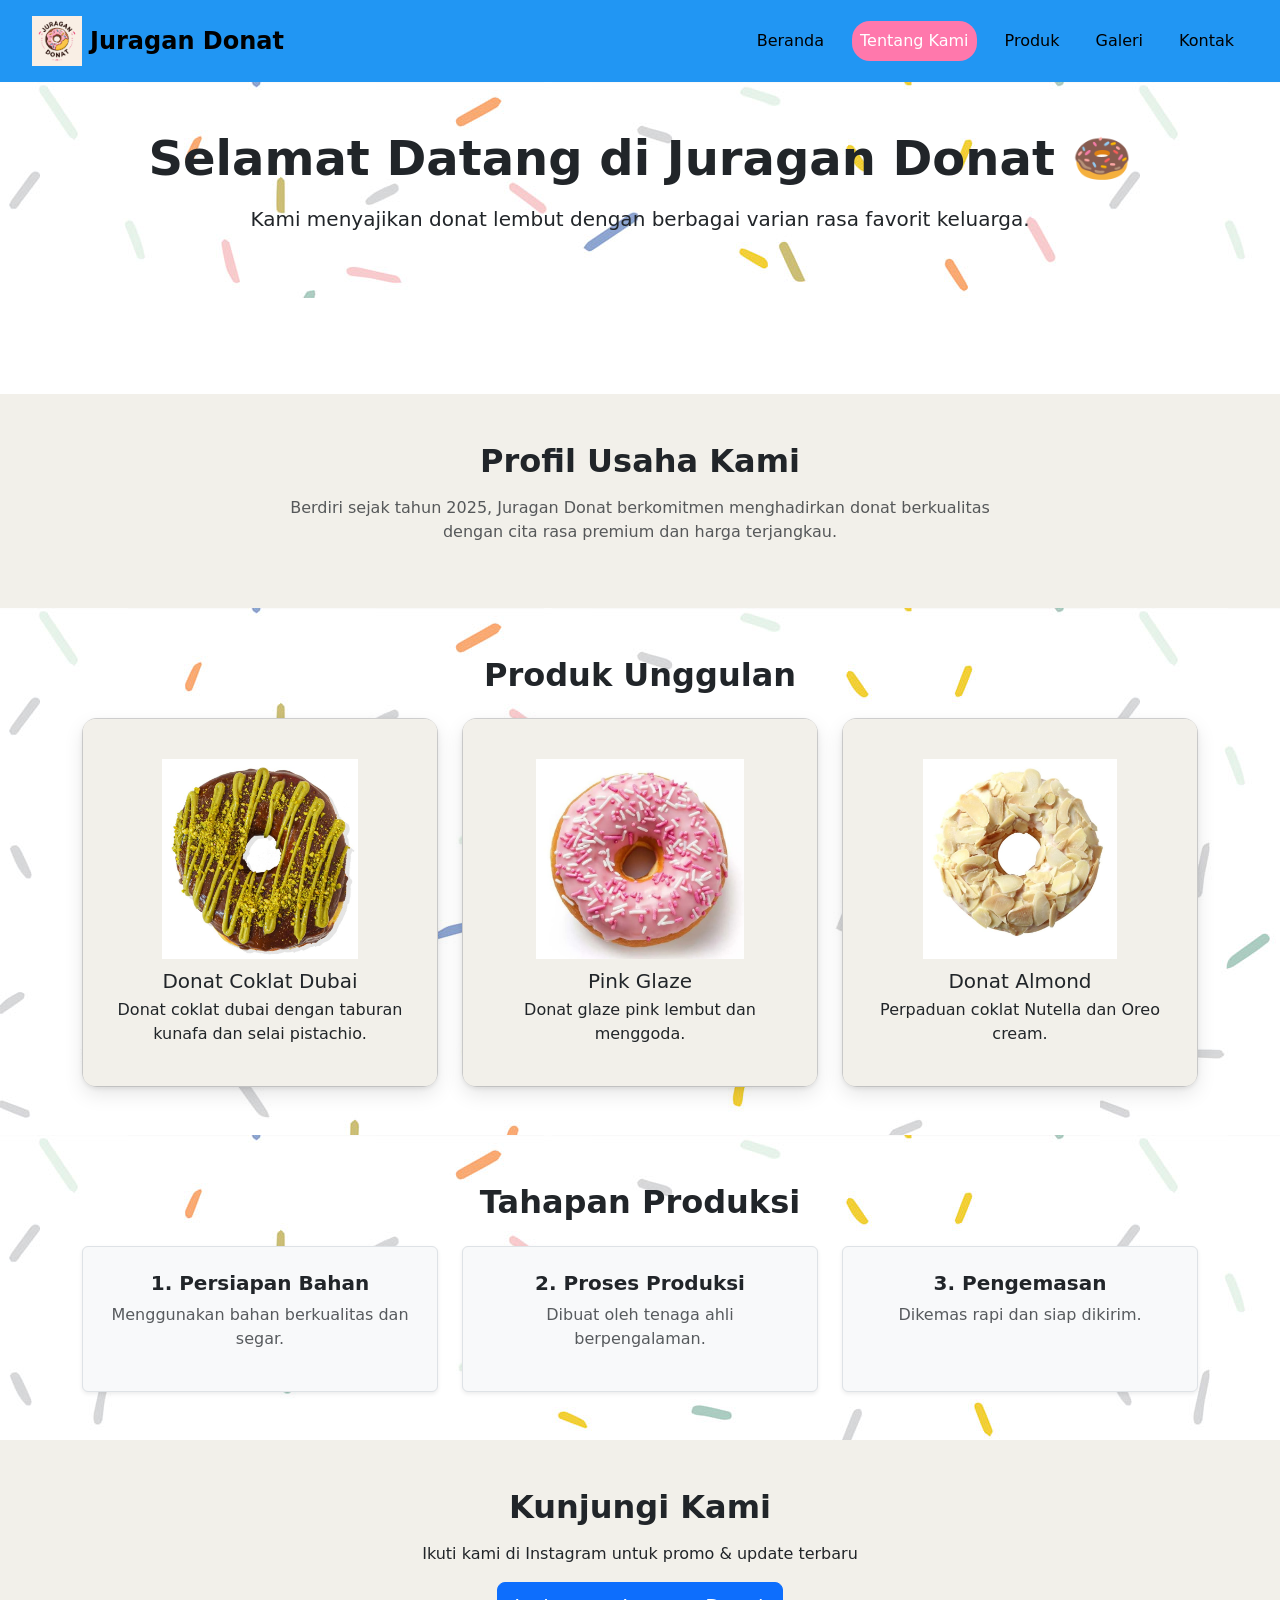
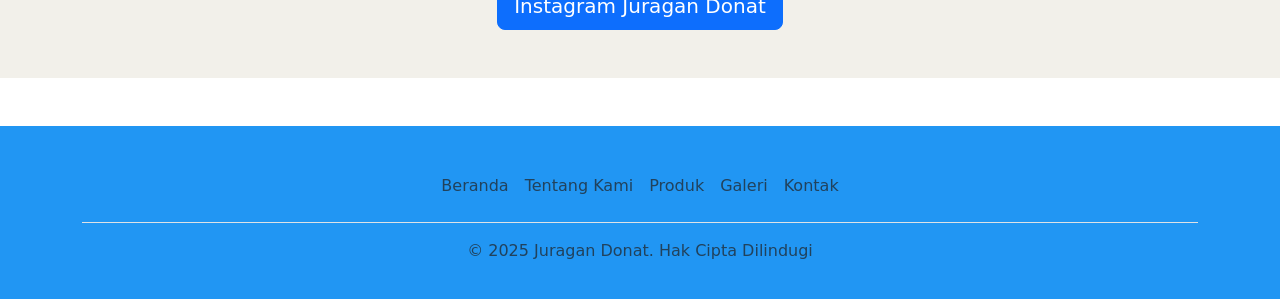
==== tentang.html @ 9cfe79e9 "inisialisasi project" ====
<!doctype html>
<html lang="id">
    <head>
        <meta charset="utf-8">
        <meta name="viewport" content="width=device-width, initial-scale=1">
        <title>Juragan Donat</title>
        <link rel="icon" type="image/png" href="images/Food Store Logo Juragan Donat.png">

        <link href="https://cdn.jsdelivr.net/npm/bootstrap@5.3.8/dist/css/bootstrap.min.css" rel="stylesheet">
        <link href="style.css" rel="stylesheet">
    </head>
    <body>
        <script src="https://code.jquery.com/jquery-3.6.0.min.js"></script>
        <script src="https://cdn.jsdelivr.net/npm/bootstrap@5.3.8/dist/js/bootstrap.bundle.min.js"></script>

        <!-- Navbar -->
        <nav class="navbar navbar-expand-lg bg-body-tertiary sticky-top">
            <div class="container-fluid">
                <a class="navbar-brand d-flex align-items-center" href="#">
                    <img src="images/Food Store Logo Juragan Donat.png" alt="Logo" height="50" class="me-2">
                    <span class="fw-bold fs-4">Juragan Donat</span>
                </a>
                <button class="navbar-toggler" type="button" data-bs-toggle="offcanvas" data-bs-target="#offcanvasNavbar" aria-controls="offcanvasNavbar" aria-label="Toggle navigation">
                    <span class="navbar-toggler-icon"></span>
                </button>
                <div class="offcanvas offcanvas-end" tabindex="-1" id="offcanvasNavbar" aria-labelledby="offcanvasNavbarLabel">
                    <div class="offcanvas-header">
                        <h5 class="offcanvas-title" id="offcanvasNavbarLabel">Juragan Donat</h5>
                        <button type="button" class="btn-close" data-bs-dismiss="offcanvas" aria-label="Close"></button>
                    </div>
                    <div class="offcanvas-body">
                        <ul class="navbar-nav justify-content-end flex-grow-1 pe-3">
                            <li class="nav-item">
                                <a class="nav-link" href="index.html">Beranda</a>
                            </li>
                            <li class="nav-item">
                                <a class="nav-link active" aria-current="page" href="tentang.html">Tentang Kami</a>
                            </li>
                            <li class="nav-item">
                                <a class="nav-link" href="produk.html">Produk</a>
                            </li>
                            <li class="nav-item">
                                <a class="nav-link" href="galeri.html">Galeri</a>
                            </li>
                            <li class="nav-item">
                                <a class="nav-link" href="kontak.html">Kontak</a>
                            </li>
                        </ul>
                    </div>
                </div>
            </div>
        </nav>

        <header class="hero py-5">
            <div class="container text-center">
                <h1 class="fw-bold display-5">Selamat Datang di Juragan Donat 🍩</h1>
                <p class="lead mt-3">
                    Kami menyajikan donat lembut dengan berbagai varian rasa favorit keluarga.
                </p>
            </div>
        </header>

        <main class="pt-5 mt-5">
            <!-- Profil Usaha -->
            <section class=" profil py-5">
                <div class="container">
                    <div class="row justify-content-center">
                        <div class="col-lg-8 text-center">
                            <h2 class="fw-bold mb-3">Profil Usaha Kami</h2>
                            <p class="text-muted">
                                Berdiri sejak tahun 2025, Juragan Donat berkomitmen menghadirkan donat
                                berkualitas dengan cita rasa premium dan harga terjangkau.
                            </p>
                        </div>
                    </div>
                </div>
            </section>

            <!-- Produk Unggulan -->
            <section class="produkUnggulan py-5">
                <div class="container">
                    <h2 class="fw-bold text-center mb-4">Produk Unggulan</h2>

                    <div class="row g-4">
                        <div class="col-md-4">
                            <div class="card h-100 shadow-sm">
                                <div class="card-body text-center">
                                    <img src="images/donat coklat dubai.jpg" alt="Donat Coklat Glaze" width="100%">
                                    <h5 class="card-title">Donat Coklat Dubai</h5>
                                    <p class="card-text">Donat coklat dubai dengan taburan kunafa dan selai pistachio.</p>
                                </div>
                            </div>
                        </div>

                        <div class="col-md-4">
                            <div class="card h-100 shadow-sm">
                                <div class="card-body text-center">
                                    <img src="images/donat strawberry.jpg" alt="Donat Stroberi" width="100%">
                                    <h5 class="card-title">Pink Glaze</h5>
                                    <p class="card-text">Donat glaze pink lembut dan menggoda.</p>
                                </div>
                            </div>
                        </div>

                        <div class="col-md-4">
                            <div class="card h-100 shadow-sm">
                                <div class="card-body text-center">
                                    <img src="images/donat almond.jpg" alt="Donat Almond" width="100%">
                                    <h5 class="card-title">Donat Almond</h5>
                                    <p class="card-text">Perpaduan coklat Nutella dan Oreo cream.</p>
                                </div>
                            </div>
                        </div>
                    </div>
                </div>
            </section>

            <!-- Tahapan Produksi -->
            <section class="tahapan py-5">
                <div class="container">
                    <h2 class="fw-bold text-center mb-4">Tahapan Produksi</h2>

                    <div class="row g-4">
                        <div class="col-md-4 text-center">
                            <div class="p-4 border rounded shadow-sm h-100 bg-light">
                                <h5 class="fw-semibold">1. Persiapan Bahan</h5>
                                <p class="text-muted">Menggunakan bahan berkualitas dan segar.</p>
                            </div>
                        </div>

                        <div class="col-md-4 text-center">
                            <div class="p-4 border rounded shadow-sm h-100 bg-light">
                                <h5 class="fw-semibold">2. Proses Produksi</h5>
                                <p class="text-muted">Dibuat oleh tenaga ahli berpengalaman.</p>
                            </div>
                        </div>

                        <div class="col-md-4 text-center">
                            <div class="p-4 border rounded shadow-sm h-100 bg-light">
                                <h5 class="fw-semibold">3. Pengemasan</h5>
                                <p class="text-muted">Dikemas rapi dan siap dikirim.</p>
                            </div>
                        </div>
                    </div>
                </div>
            </section>

            <!-- Sosial Media -->
            <section class="sosmed text-dark py-5">
                <div class="container text-center">
                    <h2 class="fw-bold mb-3">Kunjungi Kami</h2>
                    <p>Ikuti kami di Instagram untuk promo & update terbaru</p>
                    <a href="https://www.instagram.com/donatsu.official/" target="_blank" class="btn btn-primary btn-lg">
                        Instagram Juragan Donat
                    </a>
                </div>
            </section>
        </main>


    <!-- Footer -->
        <footer class="footer mt-5">
            <div class="container">
                <ul class="nav justify-content-center border-bottom pb-3 mb-3">
                    <li class="nav-item">
                        <a href="index.html" class="nav-link px-2 text-body-secondary">Beranda</a>
                    </li>
                    <li class="nav-item">
                        <a href="tentang.html" class="nav-link px-2 text-body-secondary">Tentang Kami</a>
                    </li>
                    <li class="nav-item">
                        <a href="produk.html" class="nav-link px-2 text-body-secondary">Produk</a>
                    </li>
                    <li class="nav-item">
                        <a href="galeri.html" class="nav-link px-2 text-body-secondary">Galeri</a>
                    </li>
                    <li class="nav-item">
                        <a href="kontak.html" class="nav-link px-2 text-body-secondary">Kontak</a>
                    </li>
                </ul>
                <p class="text-center text-body-secondary">&copy; 2025 Juragan Donat. Hak Cipta Dilindugi</p>
            </div>
        </footer>
    </body>
</html>
---- style.css ----
/* Reset dasar */
:root {
    --primary-color: #2196F3;
    --secondary-color: #FF78AC;
    --third-color: #F2F0EA;
}

/* Navbar biru */
.navbar {
    background-color: var(--primary-color) !important;
}
.navbar-nav .nav-item {
    margin: 0 10px;
}

/* Text menu warna putih */
.navbar .nav-link {
    color: black !important;
    font-size: 16px;
    padding: 8px 20px;
    transition: 0.3s;
}

/* Hover efek rounded + warna */
.navbar .nav-link:hover {
    background-color: var(--secondary-color);
    border-radius: 18px;
    color: white !important;
}

/* Ketika link aktif (halaman sedang dibuka) */
.navbar .nav-link.active {
    background-color: var(--secondary-color);
    border-radius: 18px;
    color: white !important;
}

.navbar-brand {
    font-weight: 500;
    font-size: 28px;
    padding: 8px 20px;
}

.main {
    background: url(images/banner.png)no-repeat;
    background-size: cover;
    background-position: 50% 50%;
    height: 100vh;
    width: 100%;
}

.main h1 {
    font-size: 4rem;
    font-weight: 700;
    text-align: left;
    margin-top: 0;

}
.main h2 {
    padding: 0, 20px;
    text-align: left;
}
.btn0 {
    padding: 12px 42px;
    height: 45px;
    width: 100%;
    max-width: 250px;
    border: none;
    outline: none;
    background-color: var(--primary-color);
    color: black;
    font-weight: 700;
    border-radius: 60px;
}
.keunggulan {
    background: #f1f8ff; /* biru muda lembut */
    background-color: var(--third-color);
}

.fitur-card {
    border-radius: 15px;
    transition: 0.3s ease;
    background: white;
}

.fitur-card:hover {
    background: #cce6ff;
    transform: translateY(-5px);
}

.testimoni .card {
    border-radius: 15px;
}

.testimoni .card p {
    font-size: 0.95rem;
}
.card {
    border-radius: 15px;
    text-align: center;
}

.card h5 {
    margin-bottom: 5px;
}

.carousel-control-prev-icon,
.carousel-control-next-icon {
    filter: invert(1);
}

.carousel-control-next {
    right: -100px;
}
.carousel-control-prev {
    left: -100px;
}

.footer{
    background-color: var(--primary-color);
    padding-top: 40px;
    padding-bottom: 20px;
}

.hero {
    background: url(images/background-ceres.jpg);
}
.profil {
    background-color: var(--third-color);
}
.produkUnggulan{
    background: url(images/background-ceres.jpg);
}
.tahapan {
    background: url(images/background-ceres.jpg);
}
.sosmed {
    background-color: var(--third-color);
}

.produk {
    background: url(images/background-ceres.jpg);
}
.card img {
    height: 220px;
    object-fit: contain;
    padding: 10px;
}

.card:hover {
    transform: translateY(-5px);
    transition: 0.3s;
}

.btn1{
    padding: 4px;
}

.card-text{
    padding-bottom: 10px;
}
.galeri {
    background: url(images/background-ceres.jpg);
}

.kontak {
    background: url(images/background-ceres.jpg);
}

.card-body{
    padding: 30px;
    border-radius: 12px;
    box-shadow: 0 8px 20px rgba(0,0,0,0.1);
    background-color: var(--third-color);
}
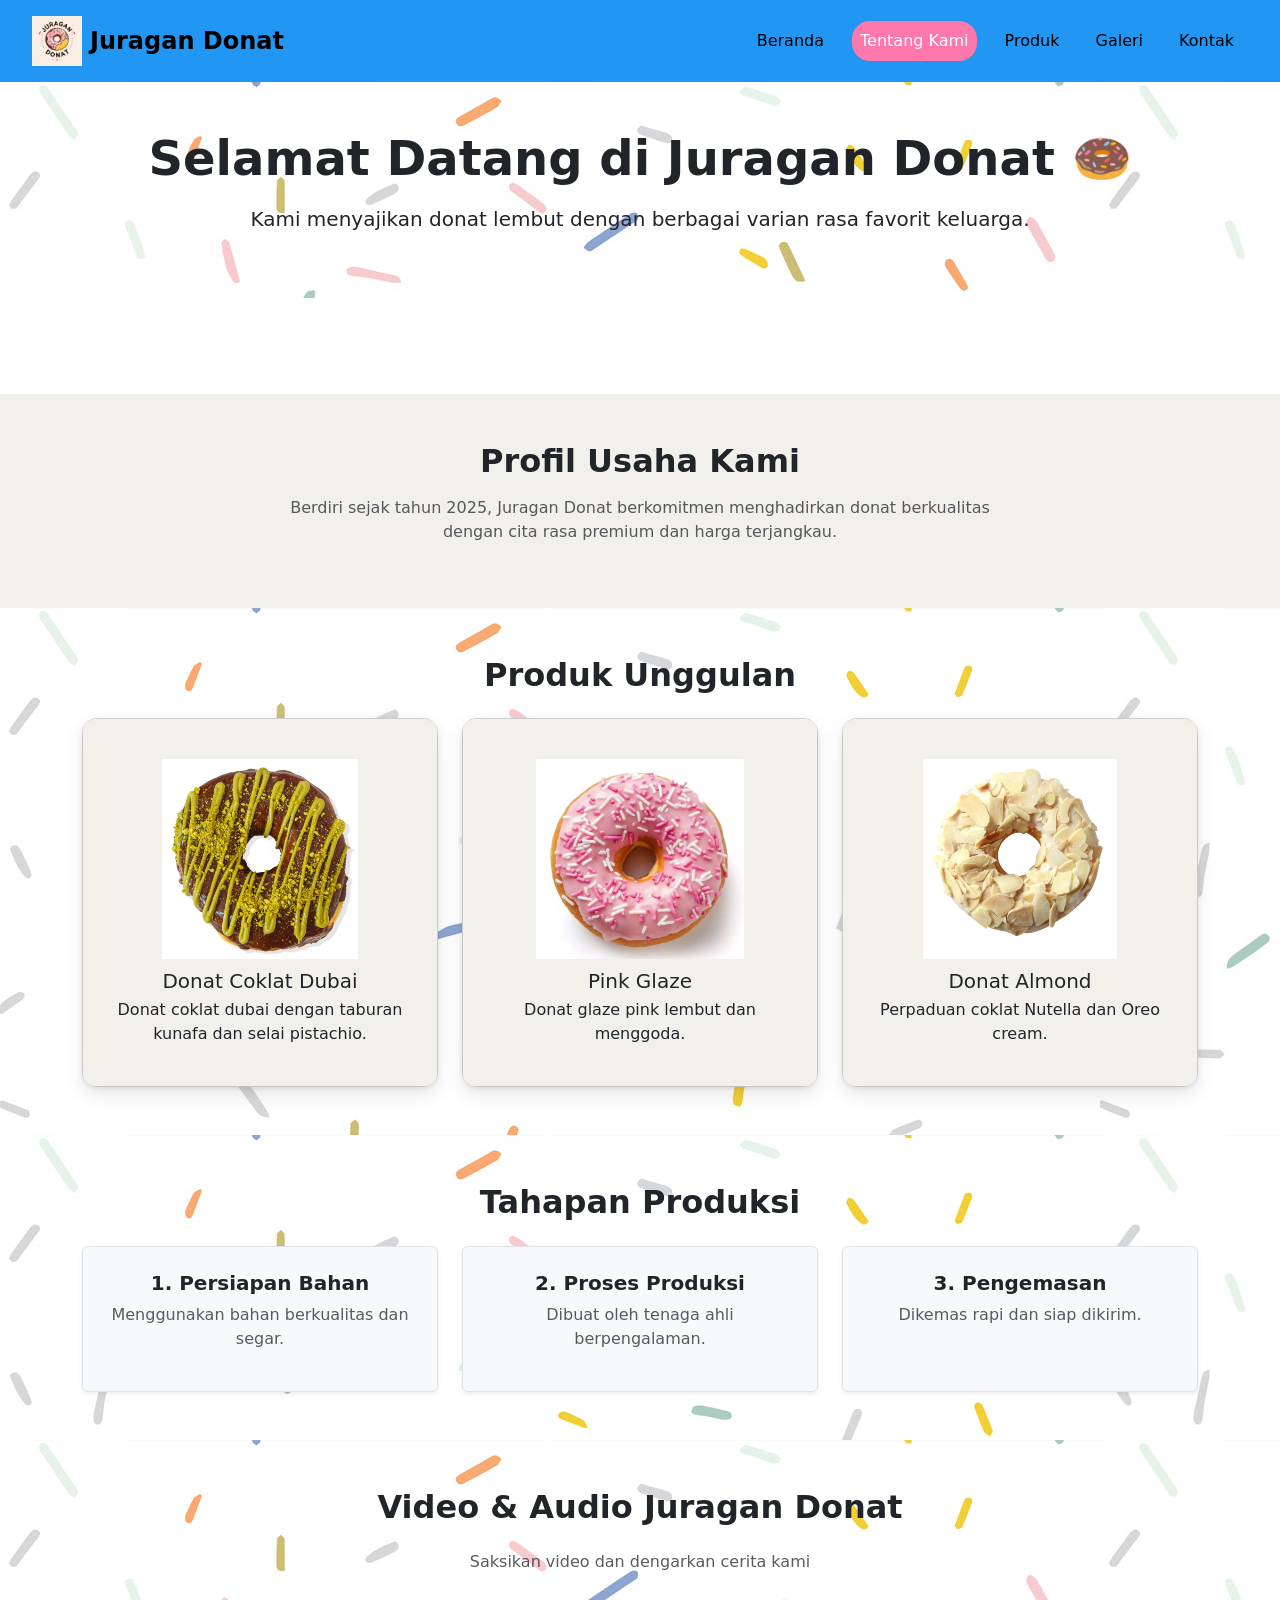
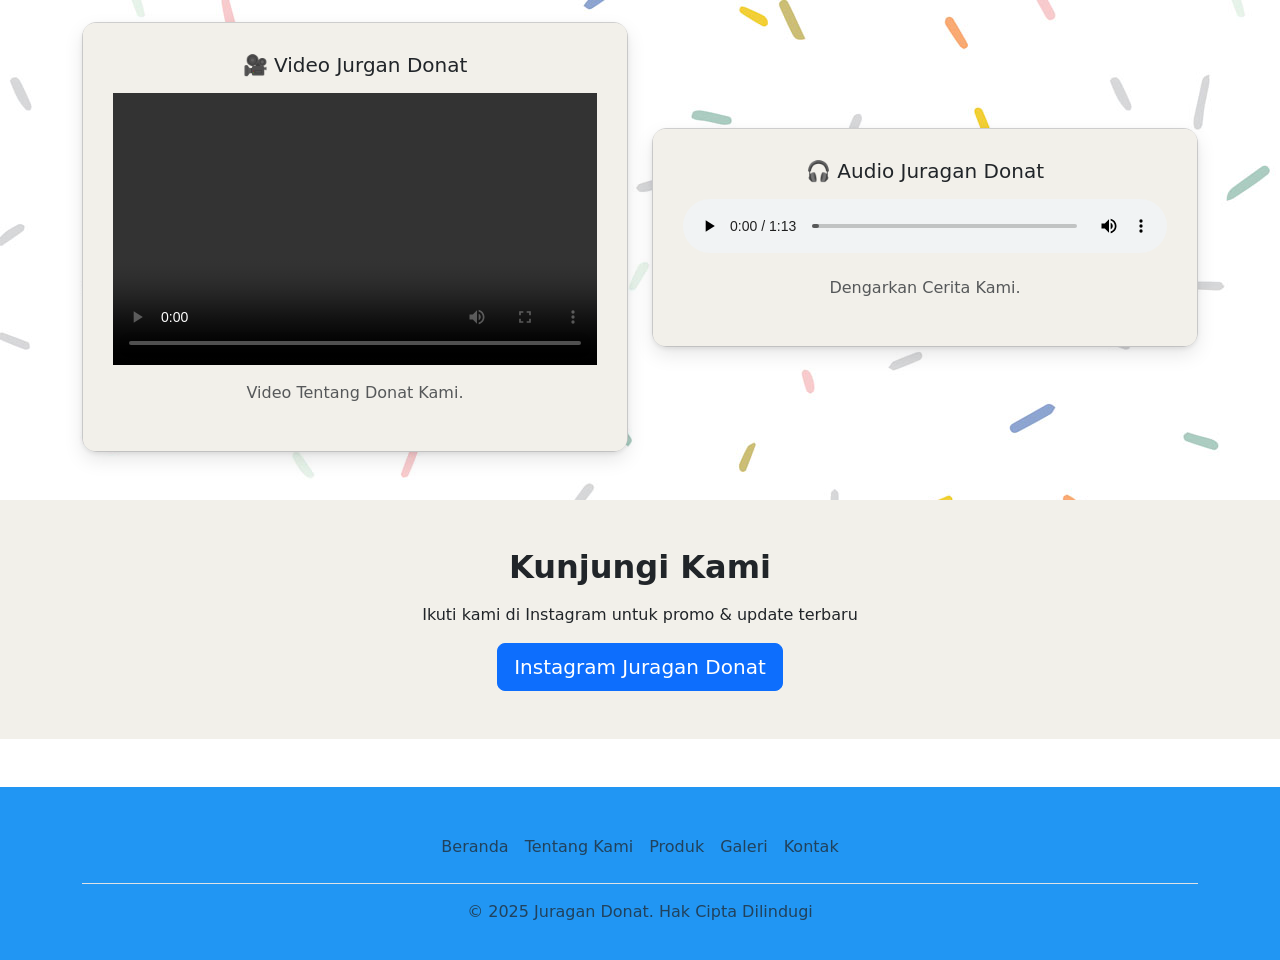
==== commit d07374b0: "update" ====
--- a/tentang.html
+++ b/tentang.html
@@ -145,6 +145,51 @@
                 </div>
             </section>
 
+            <!-- Section Video & Audio -->
+            <section class="media py-5 bg-light">
+                <div class="container">
+                    <h2 class="text-center fw-bold mb-4">Video & Audio Juragan Donat</h2>
+                    <p class="text-center text-muted mb-5">
+                        Saksikan video dan dengarkan cerita kami
+                    </p>
+
+                    <div class="row g-4 align-items-center">
+                        <!-- Video -->
+                        <div class="col-md-6">
+                            <div class="card shadow-sm h-100">
+                                <div class="card-body">
+                                    <h5 class="card-title mb-3">🎥 Video Jurgan Donat</h5>
+
+                                    <div class="ratio ratio-16x9">
+                                        <video controls>
+                                            <source src="videos/video-donat.mp4" type="video/mp4">
+                                                Browser Anda tidak mendukung video.
+                                        </video>
+                                    </div>
+                                    <p class="text-muted mt-3">Video Tentang Donat Kami.</p>
+                                </div>
+                            </div>
+                        </div>
+
+                        <!-- Audio -->
+                        <div class="col-md-6">
+                            <div class="card shadow-sm h-100">
+                                <div class="card-body">
+                                    <h5 class="card-title mb-3">🎧 Audio Juragan Donat</h5>
+
+                                    <audio controls class="w-100">
+                                        <source src="audio/cerita-umkm.mp3" type="audio/mpeg">
+                                        Browser Anda tidak mendukung audio.
+                                    </audio>
+                                    <p class="text-muted mt-3">Dengarkan Cerita Kami.</p>
+                                </div>
+                            </div>
+                        </div>
+                    </div>
+                </div>
+            </section>
+
+
             <!-- Sosial Media -->
             <section class="sosmed text-dark py-5">
                 <div class="container text-center">
--- a/style.css
+++ b/style.css
@@ -137,6 +137,9 @@
 .sosmed {
     background-color: var(--third-color);
 }
+.media {
+    background: url(images/background-ceres.jpg);
+}
 
 .produk {
     background: url(images/background-ceres.jpg);
